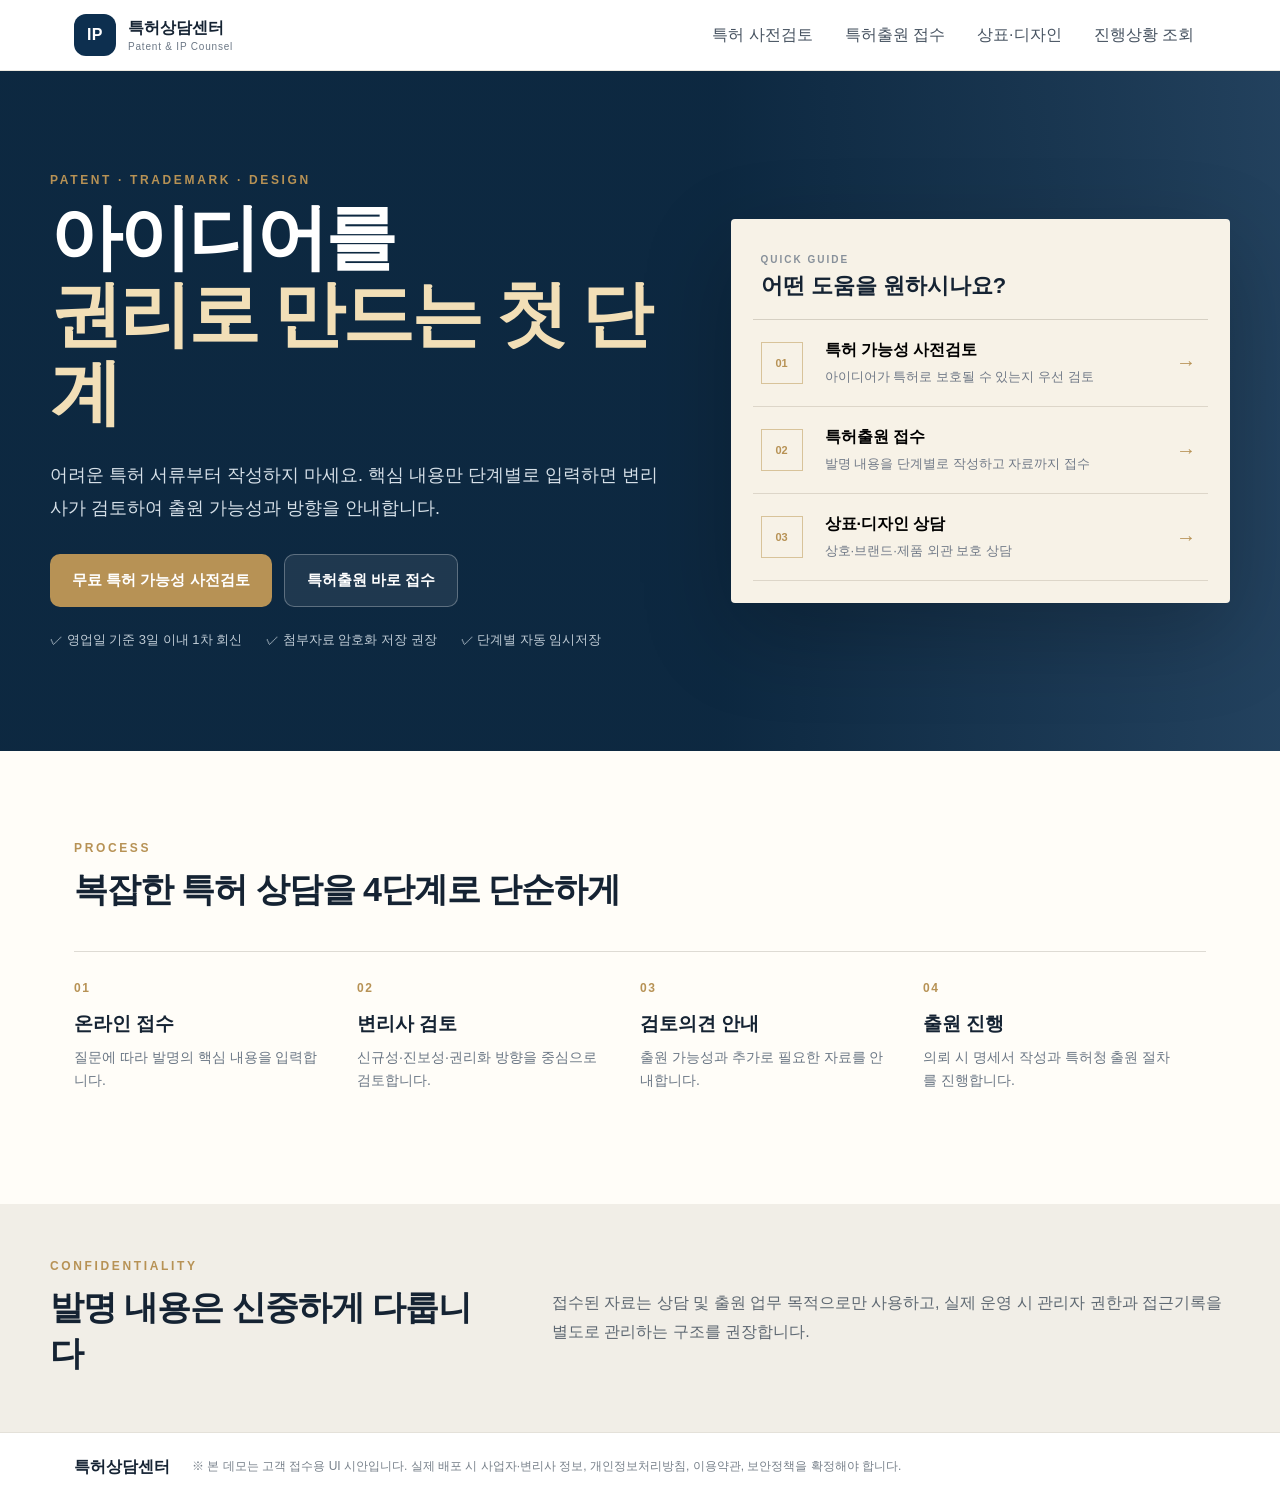
==== index.html @ 61bbc894 "특허 상담 접수 포털 초기 버전" ====
<!DOCTYPE html>
<html lang="ko">
<head>
  <meta charset="UTF-8" />
  <meta name="viewport" content="width=device-width, initial-scale=1.0" />
  <meta name="description" content="특허·실용신안·상표·디자인 상담 및 출원 접수 포털" />
  <title>IP 상담·출원 접수</title>
  <link rel="stylesheet" href="style.css" />
</head>
<body>
  <header class="site-header">
    <div class="header-inner">
      <a class="brand" href="#" data-go-home>
        <span class="brand-mark">IP</span>
        <span>
          <strong>특허상담센터</strong>
          <small>Patent & IP Counsel</small>
        </span>
      </a>

      <nav class="main-nav">
        <button type="button" data-service="precheck">특허 사전검토</button>
        <button type="button" data-service="filing">특허출원 접수</button>
        <button type="button" data-service="brand">상표·디자인</button>
        <button type="button" data-service="status">진행상황 조회</button>
      </nav>
    </div>
  </header>

  <main>
    <section id="homeView" class="home-view">
      <div class="hero">
        <div class="hero-copy">
          <p class="eyebrow">PATENT · TRADEMARK · DESIGN</p>
          <h1>아이디어를<br><span>권리로 만드는 첫 단계</span></h1>
          <p class="hero-text">
            어려운 특허 서류부터 작성하지 마세요. 핵심 내용만 단계별로 입력하면
            변리사가 검토하여 출원 가능성과 방향을 안내합니다.
          </p>

          <div class="hero-actions">
            <button class="btn primary large" type="button" data-start="precheck">
              무료 특허 가능성 사전검토
            </button>
            <button class="btn secondary large" type="button" data-start="filing">
              특허출원 바로 접수
            </button>
          </div>

          <div class="trust-row">
            <span>✓ 영업일 기준 3일 이내 1차 회신</span>
            <span>✓ 첨부자료 암호화 저장 권장</span>
            <span>✓ 단계별 자동 임시저장</span>
          </div>
        </div>

        <aside class="hero-panel">
          <div class="panel-head">
            <span class="mini-label">QUICK GUIDE</span>
            <strong>어떤 도움을 원하시나요?</strong>
          </div>

          <button class="service-card" type="button" data-start="precheck">
            <span class="service-icon">01</span>
            <span>
              <strong>특허 가능성 사전검토</strong>
              <small>아이디어가 특허로 보호될 수 있는지 우선 검토</small>
            </span>
            <b>→</b>
          </button>

          <button class="service-card" type="button" data-start="filing">
            <span class="service-icon">02</span>
            <span>
              <strong>특허출원 접수</strong>
              <small>발명 내용을 단계별로 작성하고 자료까지 접수</small>
            </span>
            <b>→</b>
          </button>

          <button class="service-card" type="button" data-start="brand">
            <span class="service-icon">03</span>
            <span>
              <strong>상표·디자인 상담</strong>
              <small>상호·브랜드·제품 외관 보호 상담</small>
            </span>
            <b>→</b>
          </button>
        </aside>
      </div>

      <section class="process-section">
        <div class="section-title">
          <p class="eyebrow">PROCESS</p>
          <h2>복잡한 특허 상담을 4단계로 단순하게</h2>
        </div>

        <div class="process-grid">
          <article>
            <span>01</span>
            <h3>온라인 접수</h3>
            <p>질문에 따라 발명의 핵심 내용을 입력합니다.</p>
          </article>
          <article>
            <span>02</span>
            <h3>변리사 검토</h3>
            <p>신규성·진보성·권리화 방향을 중심으로 검토합니다.</p>
          </article>
          <article>
            <span>03</span>
            <h3>검토의견 안내</h3>
            <p>출원 가능성과 추가로 필요한 자료를 안내합니다.</p>
          </article>
          <article>
            <span>04</span>
            <h3>출원 진행</h3>
            <p>의뢰 시 명세서 작성과 특허청 출원 절차를 진행합니다.</p>
          </article>
        </div>
      </section>

      <section class="notice-section">
        <div>
          <p class="eyebrow">CONFIDENTIALITY</p>
          <h2>발명 내용은 신중하게 다룹니다</h2>
        </div>
        <p>
          접수된 자료는 상담 및 출원 업무 목적으로만 사용하고,
          실제 운영 시 관리자 권한과 접근기록을 별도로 관리하는 구조를 권장합니다.
        </p>
      </section>
    </section>

    <section id="wizardView" class="wizard-view hidden">
      <div class="wizard-shell">
        <aside class="wizard-sidebar">
          <button class="back-home" type="button" data-go-home>← 처음으로</button>
          <p class="eyebrow">ONLINE INTAKE</p>
          <h2 id="wizardTitle">특허 가능성 사전검토</h2>
          <p id="wizardSubtitle">핵심 정보만 순서대로 입력해주세요.</p>

          <div class="sidebar-note">
            <strong>작성 팁</strong>
            <p>완벽한 특허 문장으로 쓰지 않아도 됩니다. 평소 설명하듯 적어주시면 됩니다.</p>
          </div>
        </aside>

        <div class="wizard-main">
          <div class="wizard-top">
            <div>
              <span id="stepLabel">STEP 01 / 11</span>
              <strong id="stepTitleTop">신청자 정보</strong>
            </div>
            <span id="saveState">임시저장됨</span>
          </div>

          <div class="progress-track">
            <div id="progressBar"></div>
          </div>

          <form id="intakeForm" novalidate>
            <section class="step active" data-step="0">
              <p class="sheet-label">STEP 01</p>
              <h3>신청자 정보</h3>
              <p class="step-desc">검토 결과를 안내받을 기본 정보를 입력해주세요.</p>

              <div class="field-grid two">
                <label class="field">
                  <span>성함 / 담당자명 *</span>
                  <input name="name" type="text" placeholder="예: 김발명" required />
                </label>
                <label class="field">
                  <span>회사명 · 소속</span>
                  <input name="company" type="text" placeholder="예: 주식회사 미래기술" />
                </label>
              </div>

              <div class="field-grid two">
                <label class="field">
                  <span>연락처 *</span>
                  <input name="phone" type="tel" placeholder="010-0000-0000" required />
                </label>
                <label class="field">
                  <span>이메일 *</span>
                  <input name="email" type="email" placeholder="example@email.com" required />
                </label>
              </div>
            </section>

            <section class="step" data-step="1">
              <p class="sheet-label">STEP 02</p>
              <h3>발명의 명칭</h3>
              <p class="step-desc">한 문장으로 부를 수 있는 이름이면 충분합니다.</p>
              <label class="field">
                <span>발명의 명칭 *</span>
                <input name="inventionTitle" type="text" placeholder="예: 매장 혼잡도를 자동 예측하는 고객 대기 안내 시스템" required />
              </label>
            </section>

            <section class="step" data-step="2">
              <p class="sheet-label">STEP 03</p>
              <h3>기술 분야</h3>
              <p class="step-desc">어떤 제품·서비스·기술에 관한 발명인지 알려주세요.</p>
              <label class="field">
                <span>기술 분야 *</span>
                <textarea name="technicalField" rows="6" placeholder="예: 음식점 주문·대기 관리, 매장 운영 자동화, AI 예측 시스템..." required></textarea>
              </label>
            </section>

            <section class="step" data-step="3">
              <p class="sheet-label">STEP 04</p>
              <h3>기존 방식과 불편함</h3>
              <p class="step-desc">기존에는 어떻게 처리했고, 무엇이 문제였나요?</p>
              <label class="field">
                <span>기존 방식의 문제점 *</span>
                <textarea name="existingProblem" rows="7" placeholder="예: 매장별로 수기로 대기 인원을 관리해 정확도가 낮고..." required></textarea>
              </label>
            </section>

            <section class="step" data-step="4">
              <p class="sheet-label">STEP 05</p>
              <h3>해결하고 싶은 과제</h3>
              <p class="step-desc">이 발명으로 정확히 무엇을 해결하려고 하나요?</p>
              <label class="field">
                <span>해결 과제 *</span>
                <textarea name="objective" rows="7" placeholder="예: 별도 수기 입력 없이 실시간으로 혼잡도를 계산하고..." required></textarea>
              </label>
            </section>

            <section class="step" data-step="5">
              <p class="sheet-label">STEP 06</p>
              <h3>핵심 구성 · 구현 방법</h3>
              <p class="step-desc">실제로 어떤 구성요소가 있고 어떻게 동작하는지 설명해주세요.</p>
              <label class="field">
                <span>구성 및 구현 방법 *</span>
                <textarea name="implementation" rows="8" placeholder="예: (1) 주문정보 수집부, (2) 시간대별 예측부, (3) 고객 안내부가 연결되어..." required></textarea>
              </label>
            </section>

            <section class="step" data-step="6">
              <p class="sheet-label">STEP 07 · 선택</p>
              <h3>도면 · 그림 설명</h3>
              <p class="step-desc">간단한 손그림이나 사진도 좋습니다. 실제 업로드는 백엔드 연결 시 활성화합니다.</p>
              <label class="field">
                <span>도면 설명</span>
                <textarea name="drawingDescription" rows="5" placeholder="예: 왼쪽은 주문 수집 화면, 오른쪽은 혼잡도 안내 화면..."></textarea>
              </label>
              <div class="upload-placeholder">
                <span>＋</span>
                <strong>이미지·PDF 첨부 영역</strong>
                <small>현재 데모에서는 파일명만 표시됩니다.</small>
                <input id="fileInput" name="attachments" type="file" multiple accept=".png,.jpg,.jpeg,.pdf" />
                <button id="fileButton" class="btn soft" type="button">파일 선택</button>
                <div id="fileList"></div>
              </div>
            </section>

            <section class="step" data-step="7">
              <p class="sheet-label">STEP 08 · 선택</p>
              <h3>실험 결과 · 수치</h3>
              <p class="step-desc">테스트했거나 계산해 본 성능·효율 수치가 있다면 적어주세요.</p>
              <label class="field">
                <span>실험·성능 데이터</span>
                <textarea name="results" rows="7" placeholder="예: 평균 대기시간 예측오차가 기존 방식 대비 약 30% 감소..."></textarea>
              </label>
            </section>

            <section class="step" data-step="8">
              <p class="sheet-label">STEP 09</p>
              <h3>발명의 효과</h3>
              <p class="step-desc">이 발명 덕분에 무엇이 더 좋아지나요?</p>
              <label class="field">
                <span>기대 효과 *</span>
                <textarea name="effects" rows="7" placeholder="예: 고객 대기시간 감소, 매장 회전율 개선, 관리자 업무 감소..." required></textarea>
              </label>
            </section>

            <section class="step" data-step="9">
              <p class="sheet-label important">STEP 10 · 가장 중요</p>
              <h3>기존 기술과 가장 다른 점</h3>
              <p class="step-desc">특허 검토에서 매우 중요한 부분입니다. 차별점을 가능한 구체적으로 적어주세요.</p>
              <label class="field">
                <span>핵심 차별점 *</span>
                <textarea name="differentiation" rows="8" placeholder="예: 단순 대기번호 발급이 아니라, 주문량·시간대·조리시간을 함께 분석해..." required></textarea>
              </label>
            </section>

            <section class="step" data-step="10">
              <p class="sheet-label">STEP 11</p>
              <h3>공개 여부 · 제출 동의</h3>
              <p class="step-desc">발표·전시·판매·SNS 등으로 이미 공개한 적이 있는지 알려주세요.</p>

              <fieldset class="choice-field">
                <legend>공개한 적이 있습니까? *</legend>
                <label><input type="radio" name="disclosed" value="없음" required /> <span>없음</span></label>
                <label><input type="radio" name="disclosed" value="있음" required /> <span>있음</span></label>
              </fieldset>

              <label class="field">
                <span>공개 내용 또는 참고사항</span>
                <textarea name="disclosureNote" rows="4" placeholder="예: 2026년 8월 전시회에서 시제품을 공개함"></textarea>
              </label>

              <div class="consent-box">
                <label>
                  <input type="checkbox" name="privacyConsent" required />
                  <span>개인정보 수집·이용 및 상담업무 처리를 위한 자료 이용에 동의합니다. *</span>
                </label>
                <label>
                  <input type="checkbox" name="truthConsent" required />
                  <span>입력한 내용이 상담을 위한 기초자료로 활용됨을 확인합니다. *</span>
                </label>
              </div>
            </section>

            <section class="step review-step" data-step="11">
              <p class="sheet-label">REVIEW</p>
              <h3>접수내용 확인</h3>
              <p class="step-desc">제출 전에 작성한 내용을 확인해주세요.</p>
              <div id="reviewContent" class="review-content"></div>
            </section>

            <div class="wizard-actions">
              <button id="prevBtn" class="btn text" type="button">← 이전</button>
              <div class="action-right">
                <button id="saveBtn" class="btn soft" type="button">임시저장</button>
                <button id="nextBtn" class="btn primary" type="button">다음 →</button>
                <button id="submitBtn" class="btn primary hidden" type="submit">접수하기</button>
              </div>
            </div>
          </form>
        </div>
      </div>
    </section>

    <section id="successView" class="success-view hidden">
      <div class="success-card">
        <span class="success-icon">✓</span>
        <p class="eyebrow">SUBMISSION COMPLETE</p>
        <h2>접수가 완료되었습니다.</h2>
        <p>아래 접수번호를 보관해주세요. 실제 운영 버전에서는 이 번호로 진행상황을 조회하도록 연결할 수 있습니다.</p>
        <div class="receipt-no" id="receiptNo">IP-00000000</div>
        <button class="btn primary" type="button" data-go-home>처음 화면으로</button>
      </div>
    </section>
  </main>

  <footer class="site-footer">
    <div>
      <strong>특허상담센터</strong>
      <span>※ 본 데모는 고객 접수용 UI 시안입니다. 실제 배포 시 사업자·변리사 정보, 개인정보처리방침, 이용약관, 보안정책을 확정해야 합니다.</span>
    </div>
  </footer>

  <script src="script.js"></script>
</body>
</html>
---- style.css ----
:root {
  --navy: #0d2f4f;
  --navy-deep: #08243d;
  --ivory: #f7f2e7;
  --paper: #fffdf8;
  --gold: #b79255;
  --gold-soft: #d8c39a;
  --ink: #152333;
  --muted: #6b7785;
  --line: #d9d4c9;
  --white: #ffffff;
  --danger: #a94534;
  --shadow: 0 24px 70px rgba(4, 22, 39, .16);
}

* { box-sizing: border-box; }
html { scroll-behavior: smooth; }
body {
  margin: 0;
  font-family: "Pretendard", "Noto Sans KR", "Apple SD Gothic Neo", Arial, sans-serif;
  color: var(--ink);
  background: var(--paper);
}
button, input, textarea { font: inherit; }
button { cursor: pointer; }
.hidden { display: none !important; }

.site-header {
  position: sticky;
  top: 0;
  z-index: 50;
  background: rgba(255,255,255,.94);
  backdrop-filter: blur(12px);
  border-bottom: 1px solid #ece9e1;
}
.header-inner {
  max-width: 1180px;
  margin: 0 auto;
  padding: 14px 24px;
  display: flex;
  align-items: center;
  justify-content: space-between;
  gap: 24px;
}
.brand {
  display: flex;
  align-items: center;
  gap: 12px;
  text-decoration: none;
  color: var(--ink);
}
.brand-mark {
  width: 42px;
  height: 42px;
  display: grid;
  place-items: center;
  border-radius: 12px;
  color: #fff;
  background: var(--navy);
  font-weight: 900;
  letter-spacing: .02em;
}
.brand strong { display: block; font-size: 16px; }
.brand small { display: block; color: var(--muted); margin-top: 2px; font-size: 10px; letter-spacing: .08em; }
.main-nav { display: flex; gap: 8px; }
.main-nav button {
  border: 0;
  background: transparent;
  color: #465260;
  padding: 10px 12px;
  border-radius: 9px;
}
.main-nav button:hover { background: #f2f3f4; color: var(--navy); }

.hero {
  min-height: 680px;
  background:
    linear-gradient(90deg, rgba(8,36,61,.98) 0 56%, rgba(13,47,79,.91)),
    radial-gradient(circle at 80% 20%, rgba(183,146,85,.28), transparent 30%);
  color: #fff;
  display: grid;
  grid-template-columns: 1.1fr .9fr;
  gap: 70px;
  align-items: center;
  padding: 80px max(24px, calc((100vw - 1180px)/2));
}
.eyebrow {
  margin: 0 0 12px;
  font-size: 12px;
  font-weight: 800;
  letter-spacing: .22em;
  color: var(--gold);
}
.hero h1 {
  margin: 0;
  font-size: clamp(44px, 5.6vw, 76px);
  line-height: 1.08;
  letter-spacing: -.045em;
}
.hero h1 span { color: #f2dfb7; }
.hero-text {
  max-width: 690px;
  margin: 28px 0 30px;
  color: #d6e0e8;
  font-size: 18px;
  line-height: 1.8;
}
.hero-actions { display: flex; flex-wrap: wrap; gap: 12px; }
.btn {
  border: 0;
  border-radius: 10px;
  padding: 13px 20px;
  font-weight: 800;
  transition: .18s ease;
}
.btn:hover { transform: translateY(-1px); }
.btn.large { padding: 16px 22px; font-size: 15px; }
.btn.primary { background: var(--gold); color: #fff; }
.btn.primary:hover { background: #9f7b42; }
.btn.secondary { background: rgba(255,255,255,.08); border: 1px solid rgba(255,255,255,.28); color: #fff; }
.btn.secondary:hover { background: rgba(255,255,255,.14); }
.btn.soft { background: #eef1f3; color: #263747; }
.btn.text { background: transparent; color: #5f6e7c; padding-left: 0; }
.trust-row {
  margin-top: 24px;
  display: flex;
  flex-wrap: wrap;
  gap: 14px 24px;
  color: #bfcbd5;
  font-size: 13px;
}

.hero-panel {
  background: var(--ivory);
  color: var(--ink);
  padding: 22px;
  box-shadow: 0 30px 90px rgba(0,0,0,.22);
  border-radius: 4px;
}
.panel-head { padding: 8px 8px 18px; border-bottom: 1px solid #d6d0c3; }
.panel-head strong { display: block; margin-top: 4px; font-size: 22px; }
.mini-label { font-size: 10px; letter-spacing: .2em; color: #87909a; font-weight: 800; }
.service-card {
  width: 100%;
  border: 0;
  border-bottom: 1px solid #ddd6c9;
  background: transparent;
  display: grid;
  grid-template-columns: 52px 1fr 24px;
  gap: 12px;
  align-items: center;
  text-align: left;
  padding: 20px 8px;
}
.service-card:hover { background: rgba(255,255,255,.45); }
.service-icon {
  width: 42px; height: 42px;
  border: 1px solid var(--gold-soft);
  color: var(--gold);
  display: grid; place-items: center;
  font-size: 11px; font-weight: 900;
}
.service-card strong { display: block; margin-bottom: 6px; }
.service-card small { color: #707987; line-height: 1.45; }
.service-card b { color: var(--gold); font-size: 20px; }

.process-section {
  max-width: 1180px;
  margin: 0 auto;
  padding: 90px 24px;
}
.section-title h2, .notice-section h2 { margin: 0; font-size: 34px; letter-spacing: -.03em; }
.process-grid {
  margin-top: 38px;
  display: grid;
  grid-template-columns: repeat(4, 1fr);
  border-top: 1px solid #dedbd4;
}
.process-grid article { padding: 26px 26px 22px 0; }
.process-grid span { color: var(--gold); font-size: 12px; font-weight: 900; letter-spacing: .14em; }
.process-grid h3 { margin: 15px 0 9px; font-size: 19px; }
.process-grid p { margin: 0; color: var(--muted); line-height: 1.65; font-size: 14px; }

.notice-section {
  background: #f1eee7;
  padding: 55px max(24px, calc((100vw - 1180px)/2));
  display: grid;
  grid-template-columns: .8fr 1.2fr;
  gap: 50px;
  align-items: center;
}
.notice-section > p { margin: 0; color: #5e6872; line-height: 1.8; }

.wizard-view { min-height: calc(100vh - 74px); background: var(--navy-deep); }
.wizard-shell {
  max-width: 1180px;
  margin: 0 auto;
  padding: 48px 24px 80px;
  display: grid;
  grid-template-columns: 300px 1fr;
  gap: 36px;
}
.wizard-sidebar { color: #fff; padding-top: 8px; }
.back-home { border: 0; background: none; color: #b9c6d0; padding: 0 0 32px; }
.wizard-sidebar h2 { font-size: 30px; margin: 4px 0 10px; }
.wizard-sidebar > p:not(.eyebrow) { color: #b7c4ce; line-height: 1.65; }
.sidebar-note {
  margin-top: 38px;
  padding: 18px;
  border: 1px solid rgba(255,255,255,.12);
  background: rgba(255,255,255,.04);
}
.sidebar-note strong { color: #f2dfb7; }
.sidebar-note p { color: #b7c4ce; font-size: 13px; line-height: 1.65; margin-bottom: 0; }

.wizard-main {
  background: var(--ivory);
  box-shadow: var(--shadow);
  min-height: 620px;
}
.wizard-top {
  padding: 20px 28px;
  display: flex;
  align-items: center;
  justify-content: space-between;
  border-bottom: 1px solid #ddd7cc;
}
.wizard-top span { font-size: 11px; letter-spacing: .08em; color: #75808a; }
.wizard-top strong { display: block; margin-top: 4px; }
#saveState { color: #8a7a5a; }
.progress-track { height: 3px; background: #ded9ce; }
#progressBar { height: 100%; width: 8.333%; background: var(--gold); transition: width .25s ease; }

#intakeForm { padding: 0; }
.step { display: none; padding: 42px 34px 26px; min-height: 470px; }
.step.active { display: block; }
.sheet-label { margin: 0 0 10px; color: #8c9298; font-size: 11px; letter-spacing: .18em; font-weight: 900; }
.sheet-label.important { color: var(--danger); }
.step h3 { margin: 0; font-size: 30px; letter-spacing: -.035em; }
.step-desc { color: #7a838d; margin: 10px 0 34px; line-height: 1.65; }

.field-grid { display: grid; gap: 22px; margin-bottom: 22px; }
.field-grid.two { grid-template-columns: 1fr 1fr; }
.field { display: block; margin-bottom: 22px; }
.field > span { display: block; font-size: 13px; font-weight: 750; margin-bottom: 8px; color: #4c5864; }
input[type="text"], input[type="tel"], input[type="email"], textarea {
  width: 100%;
  border: 0;
  border-bottom: 1px solid #cfc8bc;
  background: transparent;
  padding: 13px 2px;
  outline: 0;
  color: var(--ink);
}
textarea { resize: vertical; line-height: 1.7; }
input:focus, textarea:focus { border-bottom-color: var(--gold); }
::placeholder { color: #a0a7ae; }

.upload-placeholder {
  border: 1px dashed #b9b4a9;
  padding: 22px;
  text-align: center;
}
.upload-placeholder > span { font-size: 28px; color: var(--gold); }
.upload-placeholder strong, .upload-placeholder small { display: block; }
.upload-placeholder small { color: var(--muted); margin: 8px 0 14px; }
#fileInput { display: none; }
#fileList { margin-top: 12px; color: #596672; font-size: 12px; }

.choice-field { border: 0; padding: 0; margin: 0 0 28px; }
.choice-field legend { font-size: 13px; font-weight: 800; margin-bottom: 12px; }
.choice-field label { display: inline-block; margin-right: 10px; }
.choice-field label span {
  display: inline-block;
  border: 1px solid #cfc8bc;
  background: #fffaf0;
  padding: 10px 18px;
  border-radius: 8px;
}
.choice-field input { position: absolute; opacity: 0; }
.choice-field input:checked + span {
  border-color: var(--gold);
  background: #efe3cb;
  color: #5d4525;
}

.consent-box {
  border-top: 1px solid #d8d2c7;
  padding-top: 20px;
  display: grid;
  gap: 12px;
}
.consent-box label { display: flex; gap: 10px; font-size: 13px; color: #52606c; line-height: 1.55; }

.review-content { display: grid; gap: 12px; }
.review-item {
  display: grid;
  grid-template-columns: 170px 1fr;
  gap: 18px;
  border-bottom: 1px solid #ddd7cc;
  padding: 11px 0;
}
.review-item strong { font-size: 13px; color: #6f7881; }
.review-item span { white-space: pre-wrap; line-height: 1.55; }

.wizard-actions {
  padding: 18px 34px 26px;
  border-top: 1px solid #ddd7cc;
  display: flex;
  justify-content: space-between;
  gap: 16px;
}
.action-right { display: flex; gap: 10px; }

.success-view {
  min-height: 650px;
  display: grid;
  place-items: center;
  padding: 50px 24px;
  background: var(--navy-deep);
}
.success-card {
  max-width: 620px;
  width: 100%;
  background: var(--ivory);
  padding: 54px;
  text-align: center;
  box-shadow: var(--shadow);
}
.success-icon {
  width: 62px; height: 62px;
  margin: 0 auto 20px;
  border: 1px solid var(--gold);
  color: var(--gold);
  display: grid; place-items: center;
  border-radius: 50%;
  font-size: 28px;
}
.success-card h2 { font-size: 32px; margin: 8px 0 12px; }
.success-card > p { color: var(--muted); line-height: 1.7; }
.receipt-no {
  margin: 24px 0 28px;
  background: #ece6d8;
  color: var(--navy);
  font-weight: 900;
  letter-spacing: .08em;
  padding: 16px;
}

.site-footer {
  border-top: 1px solid #e4e1d9;
  background: #fff;
}
.site-footer > div {
  max-width: 1180px;
  margin: 0 auto;
  padding: 24px;
  display: flex;
  gap: 22px;
  align-items: flex-start;
}
.site-footer strong { white-space: nowrap; }
.site-footer span { color: #77808a; font-size: 12px; line-height: 1.6; }

@media (max-width: 900px) {
  .main-nav { display: none; }
  .hero { grid-template-columns: 1fr; gap: 42px; padding-top: 60px; }
  .hero-panel { max-width: 650px; }
  .process-grid { grid-template-columns: 1fr 1fr; }
  .notice-section { grid-template-columns: 1fr; }
  .wizard-shell { grid-template-columns: 1fr; }
  .wizard-sidebar { padding: 0 4px; }
  .sidebar-note { display: none; }
}
@media (max-width: 640px) {
  .header-inner { padding: 12px 16px; }
  .hero { padding: 46px 18px 56px; }
  .hero h1 { font-size: 43px; }
  .hero-text { font-size: 16px; }
  .hero-actions .btn { width: 100%; }
  .process-section { padding: 60px 18px; }
  .process-grid { grid-template-columns: 1fr; }
  .notice-section { padding: 44px 18px; }
  .wizard-shell { padding: 30px 12px 60px; }
  .wizard-main { width: 100%; }
  .wizard-top { padding: 18px 20px; }
  .step { padding: 30px 20px 20px; min-height: 430px; }
  .step h3 { font-size: 25px; }
  .field-grid.two { grid-template-columns: 1fr; gap: 0; }
  .wizard-actions { padding: 16px 20px 22px; flex-direction: column; }
  .action-right { width: 100%; }
  .action-right .btn { flex: 1; }
  .review-item { grid-template-columns: 1fr; gap: 5px; }
  .site-footer > div { flex-direction: column; }
}
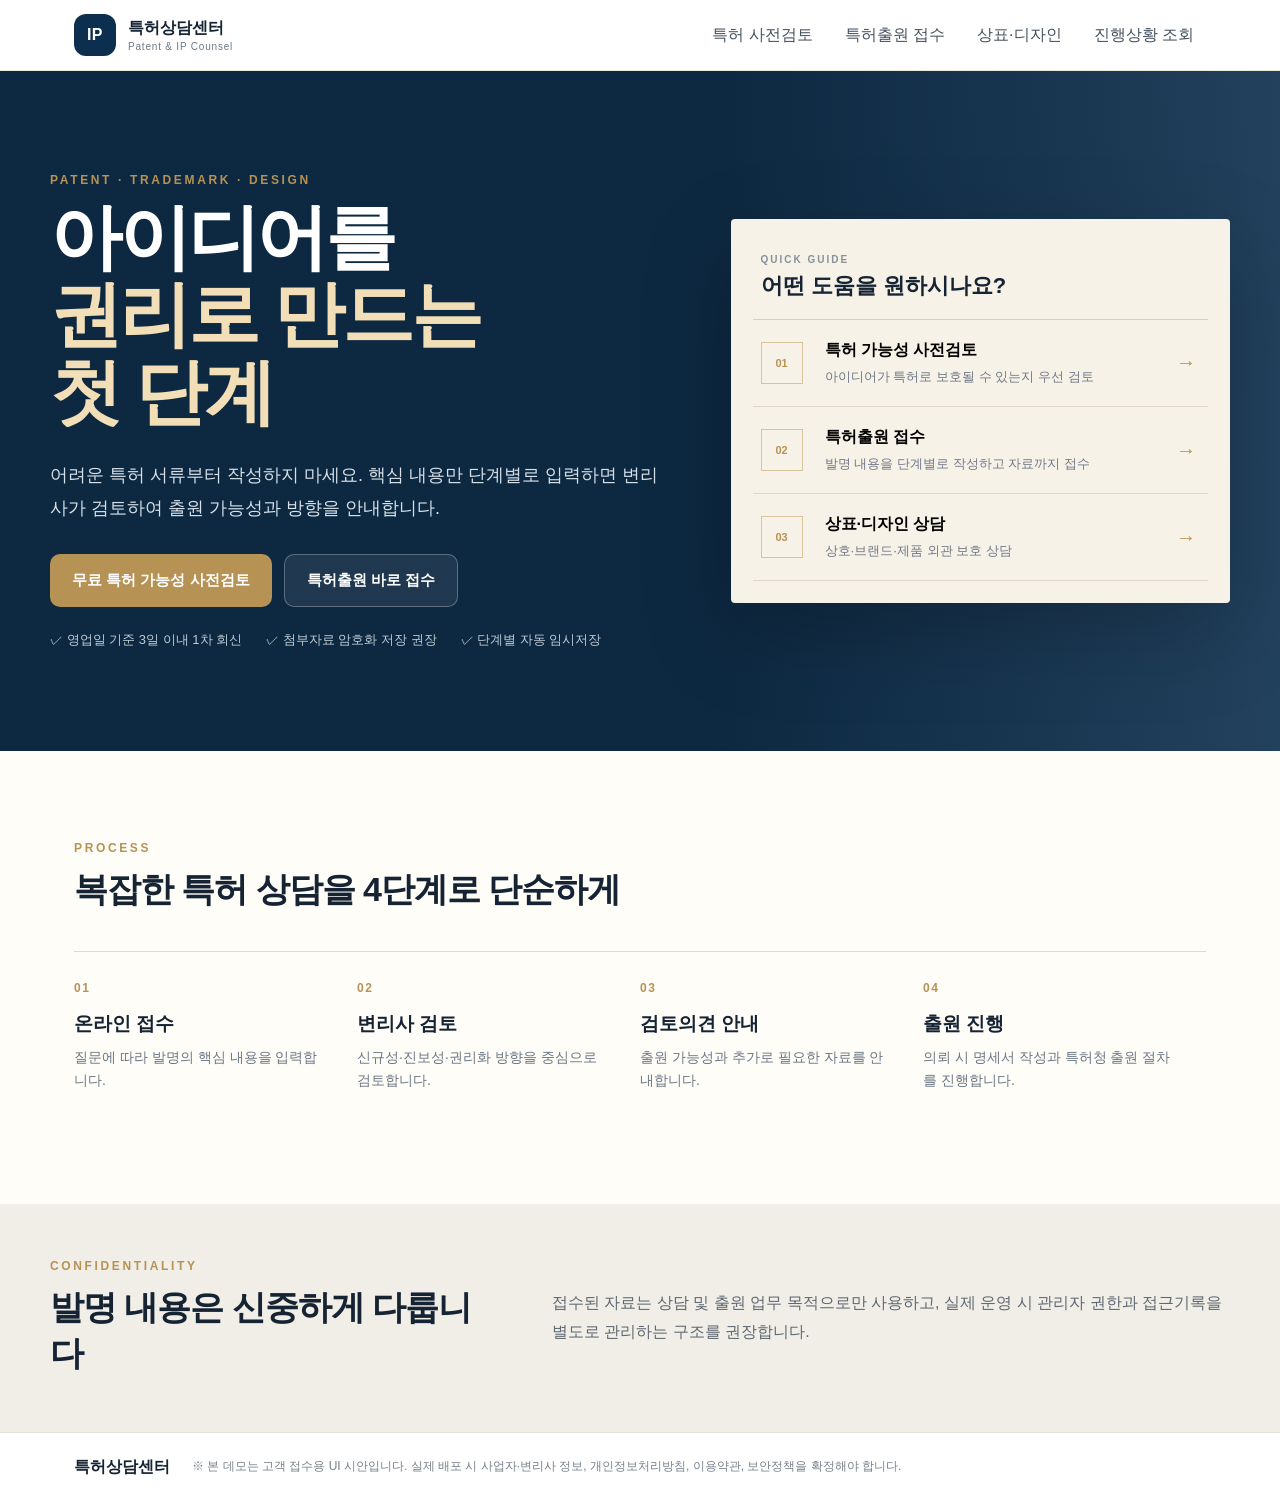
==== commit 9d60f83a: "특허상담 관리자 상세검색 기능 추가" ====
--- a/index.html
+++ b/index.html
@@ -32,7 +32,7 @@
       <div class="hero">
         <div class="hero-copy">
           <p class="eyebrow">PATENT · TRADEMARK · DESIGN</p>
-          <h1>아이디어를<br><span>권리로 만드는 첫 단계</span></h1>
+          <h1>아이디어를<br><span>권리로 만드는<br> 첫 단계</span></h1>
           <p class="hero-text">
             어려운 특허 서류부터 작성하지 마세요. 핵심 내용만 단계별로 입력하면
             변리사가 검토하여 출원 가능성과 방향을 안내합니다.
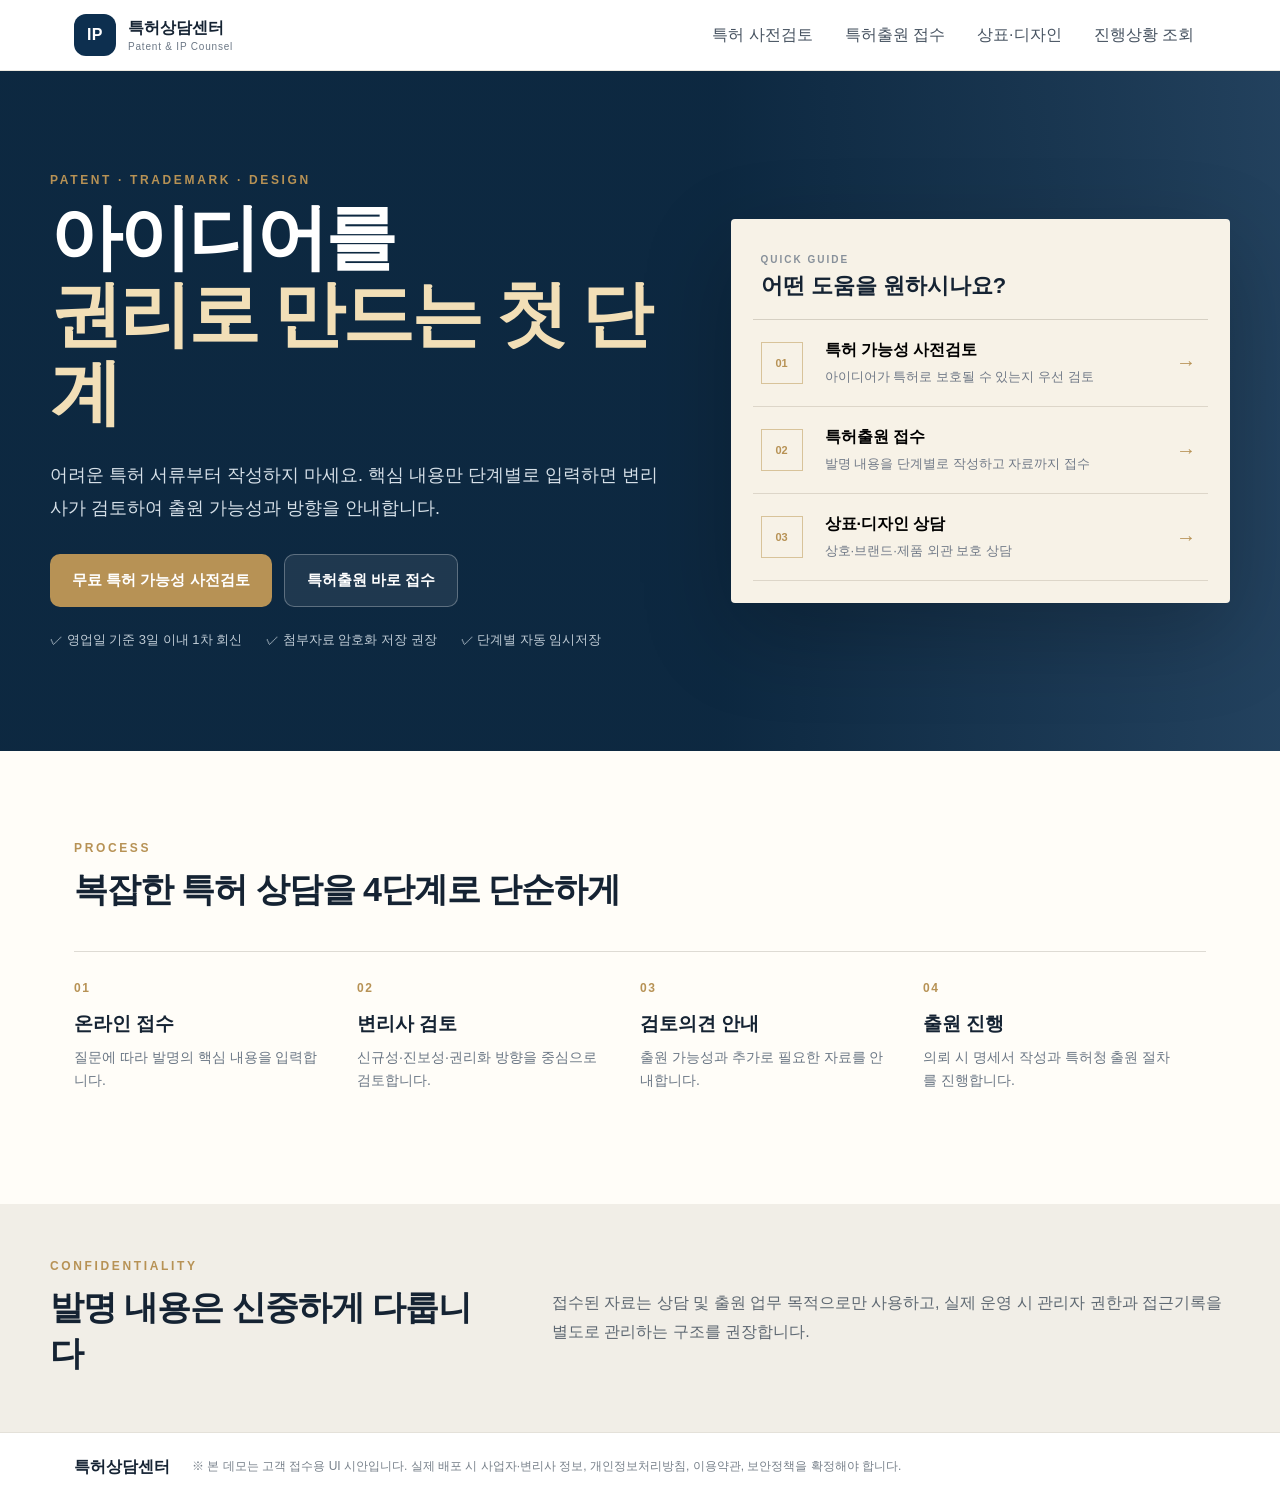
==== commit aaff387d: "연락처 이메일 입력 및 관리자 조회화면 개선" ====
--- a/index.html
+++ b/index.html
@@ -32,7 +32,7 @@
       <div class="hero">
         <div class="hero-copy">
           <p class="eyebrow">PATENT · TRADEMARK · DESIGN</p>
-          <h1>아이디어를<br><span>권리로 만드는<br> 첫 단계</span></h1>
+          <h1>아이디어를<br><span>권리로 만드는 첫 단계</span></h1>
           <p class="hero-text">
             어려운 특허 서류부터 작성하지 마세요. 핵심 내용만 단계별로 입력하면
             변리사가 검토하여 출원 가능성과 방향을 안내합니다.
@@ -178,11 +178,31 @@
               <div class="field-grid two">
                 <label class="field">
                   <span>연락처 *</span>
-                  <input name="phone" type="tel" placeholder="010-0000-0000" required />
+                  <div class="phone-input-group">
+                    <span class="phone-prefix">010</span><span class="phone-dash">-</span>
+                    <input id="phoneMiddle" type="text" inputmode="numeric" maxlength="4" placeholder="1234" aria-label="휴대전화 가운데 4자리" required />
+                    <span class="phone-dash">-</span>
+                    <input id="phoneLast" type="text" inputmode="numeric" maxlength="4" placeholder="5678" aria-label="휴대전화 마지막 4자리" required />
+                  </div>
+                  <input id="phoneValue" name="phone" type="hidden" />
                 </label>
                 <label class="field">
                   <span>이메일 *</span>
-                  <input name="email" type="email" placeholder="example@email.com" required />
+                  <div class="email-input-group">
+                    <input id="emailLocal" type="text" autocomplete="email" placeholder="아이디" aria-label="이메일 아이디" required />
+                    <span class="email-at">@</span>
+                    <select id="emailDomain" aria-label="이메일 도메인">
+                      <option value="naver.com">naver.com</option>
+                      <option value="gmail.com">gmail.com</option>
+                      <option value="daum.net">daum.net</option>
+                      <option value="hanmail.net">hanmail.net</option>
+                      <option value="kakao.com">kakao.com</option>
+                      <option value="nate.com">nate.com</option>
+                      <option value="direct">직접입력</option>
+                    </select>
+                    <input id="emailDomainDirect" class="hidden" type="text" placeholder="직접입력" aria-label="이메일 도메인 직접입력" />
+                  </div>
+                  <input id="emailValue" name="email" type="hidden" />
                 </label>
               </div>
             </section>
--- a/style.css
+++ b/style.css
@@ -393,3 +393,14 @@
   .review-item { grid-template-columns: 1fr; gap: 5px; }
   .site-footer > div { flex-direction: column; }
 }
+
+/* V4 연락처/이메일 분리 입력 */
+.phone-input-group,.email-input-group{display:flex;align-items:center;gap:9px;width:100%}
+.phone-prefix{flex:0 0 58px;min-height:48px;display:grid;place-items:center;border:1px solid #d8d1c4;background:#f3eee4;border-radius:8px;font-weight:800;color:#17324c}
+.phone-dash,.email-at{flex:0 0 auto;font-weight:800;color:#7c8790}
+.phone-input-group input{min-width:0;text-align:center}
+.email-input-group input,.email-input-group select{min-width:0}
+.email-input-group #emailLocal{flex:1.05}
+.email-input-group #emailDomain{flex:1}
+.email-input-group #emailDomainDirect{flex:1}
+@media(max-width:640px){.email-input-group{flex-wrap:wrap}.email-input-group #emailLocal{flex:1 1 42%}.email-input-group #emailDomain,.email-input-group #emailDomainDirect{flex:1 1 42%}}
